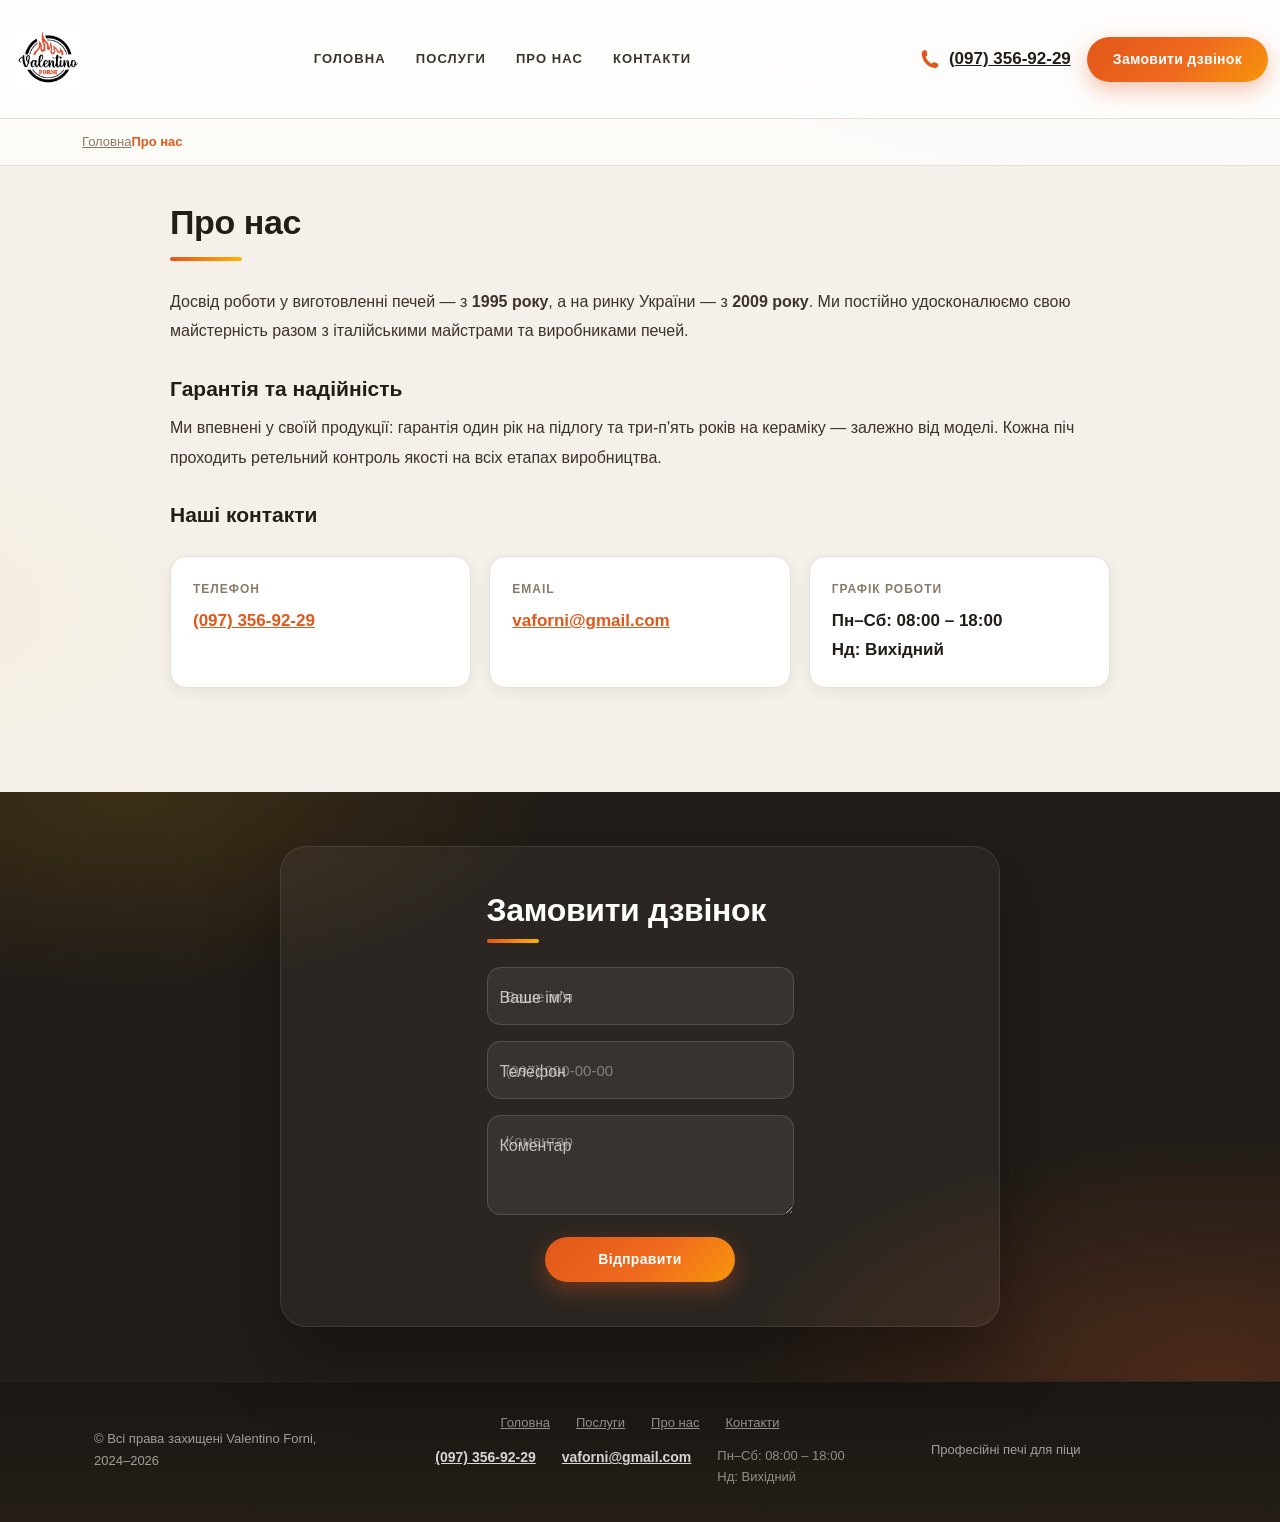
==== about.html @ 76e1fb22 "Add files via upload" ====
<!DOCTYPE html>
<html dir="ltr" lang="uk">
<head>
<meta charset="UTF-8">
<meta name="viewport" content="width=device-width, initial-scale=1">
<title>Про нас | Valentino Forni</title>
<link href="assets/bootstrap.min.css" rel="stylesheet">
<link href="assets/theme.css" rel="stylesheet">
</head>
<body>
<header class="d-none d-lg-block">
  <div class="container">
    <div class="d-flex flex-wrap align-items-center justify-content-between py-3">
      <a href="index.html" class="d-flex align-items-center text-dark text-decoration-none" title="Valentino Forni">
        <img src="assets/logo.jpg" alt="Valentino Forni" class="brand-logo">
      </a>
      <ul class="nav">
        <li><a href="index.html" class="nav-link px-2 link-dark">Головна</a></li>
        <li><a href="index.html#services" class="nav-link px-2 link-dark">Послуги</a></li>
        <li><a href="about.html" class="nav-link px-2 link-dark">Про нас</a></li>
        <li><a href="index.html#contact" class="nav-link px-2 link-dark">Контакти</a></li>
      </ul>
      <div class="d-flex align-items-center gap-3">
        <a href="tel:(097) 356-92-29"><svg xmlns="http://www.w3.org/2000/svg" height="18" viewBox="0 0 100 100" enable-background="new 0 0 100 100"><path d="M90.1,75.1l-0.5-1c-1.4-3.3-18.6-8.3-20-8.4l-1.1,0.1c-2.1,0.4-4.4,2.3-8.9,6.2c-0.9,0.8-2.1,1-3.2,0.4c-5.9-3.3-13.1-9.9-16.7-13.9c-3.9-4.3-8.6-11.4-10.8-17.1c-0.4-1.1,0-2.3,0.8-3.1c5.1-4.6,7.3-6.8,7.5-9.2c0.1-1.4-2.9-19.1-6-20.8l-0.9-0.6c-2-1.3-5-3.2-8.3-2.5c-0.8,0.2-1.6,0.5-2.3,0.9C17.5,7.5,12,11.3,9.5,16.2C8,19.3,7.3,47.4,28.3,71.1c20.8,23.5,46.5,24.5,50.3,23.7l0.1,0l0.3-0.1c5.2-1.9,9.6-6.8,11.3-8.9C93.4,82.1,91.3,77.6,90.1,75.1z" fill="currentColor"/></svg>(097) 356-92-29</a>
        <a href="index.html#contact" class="btn btn-primary">Замовити дзвінок</a>
      </div>
    </div>
  </div>
</header>
<div id="header-mobile" class="d-block d-lg-none">
  <div class="container">
    <div class="row d-flex align-items-center py-2">
      <div class="col-3">
        <button class="btn btn-link" data-bs-toggle="offcanvas" href="#mobileMenu" role="button" aria-controls="mobileMenu"><svg width="20" height="20" viewBox="0 0 20 20" xmlns="http://www.w3.org/2000/svg" fill="none"><path fill="#000" fill-rule="evenodd" d="M19 4a1 1 0 01-1 1H2a1 1 0 010-2h16a1 1 0 011 1zm0 6a1 1 0 01-1 1H2a1 1 0 110-2h16a1 1 0 011 1zm-1 7a1 1 0 100-2H2a1 1 0 100 2h16z"/></svg></button>
      </div>
      <div class="col-6 text-center">
        <a href="index.html" title="Valentino Forni">
          <img src="assets/logo.jpg" alt="Valentino Forni" class="brand-logo">
        </a>
      </div>
      <div class="col-3 text-end">
        <a href="tel:(097) 356-92-29"><svg xmlns="http://www.w3.org/2000/svg" height="18" viewBox="0 0 100 100" enable-background="new 0 0 100 100"><path d="M90.1,75.1l-0.5-1c-1.4-3.3-18.6-8.3-20-8.4l-1.1,0.1c-2.1,0.4-4.4,2.3-8.9,6.2c-0.9,0.8-2.1,1-3.2,0.4c-5.9-3.3-13.1-9.9-16.7-13.9c-3.9-4.3-8.6-11.4-10.8-17.1c-0.4-1.1,0-2.3,0.8-3.1c5.1-4.6,7.3-6.8,7.5-9.2c0.1-1.4-2.9-19.1-6-20.8l-0.9-0.6c-2-1.3-5-3.2-8.3-2.5c-0.8,0.2-1.6,0.5-2.3,0.9C17.5,7.5,12,11.3,9.5,16.2C8,19.3,7.3,47.4,28.3,71.1c20.8,23.5,46.5,24.5,50.3,23.7l0.1,0l0.3-0.1c5.2-1.9,9.6-6.8,11.3-8.9C93.4,82.1,91.3,77.6,90.1,75.1z" fill="currentColor"/></svg></a>
      </div>
    </div>
  </div>
</div>
<div class="offcanvas offcanvas-start" tabindex="-1" id="mobileMenu" aria-labelledby="mobileMenuLabel">
  <div class="offcanvas-header">
    <a href="index.html" title="Valentino Forni">
      <img src="assets/logo.jpg" alt="Valentino Forni" class="brand-logo">
    </a>
    <button type="button" class="btn-close" data-bs-dismiss="offcanvas" aria-label="Закрити"></button>
  </div>
  <div class="offcanvas-body">
    <ul class="nav flex-column">
      <li class="nav-item"><a href="index.html" class="nav-link px-2">Головна</a></li>
      <li class="nav-item"><a href="index.html#services" class="nav-link px-2">Послуги</a></li>
      <li class="nav-item"><a href="about.html" class="nav-link px-2">Про нас</a></li>
      <li class="nav-item"><a href="index.html#contact" class="nav-link px-2">Контакти</a></li>
    </ul>
    <div class="mt-4 mb-2">
      <div class="offcanvas-section-title">Каталог печей</div>
    </div>
    <ul class="nav flex-column">
      <li class="nav-item"><a href="rotacijna.html" class="nav-link px-2 nav-sub">Ротаційна піч з обертовим подом</a></li>
      <li class="nav-item"><a href="modulna.html" class="nav-link px-2 nav-sub">Піч модульна (лего піч)</a></li>
      <li class="nav-item"><a href="klasichna.html" class="nav-link px-2 nav-sub">Піч класична</a></li>
      <li class="nav-item"><a href="ekskluzivna.html" class="nav-link px-2 nav-sub">Ексклюзивна піч</a></li>
      <li class="nav-item"><a href="kolesa.html" class="nav-link px-2 nav-sub">Піч на колесах</a></li>
      <li class="nav-item"><a href="tradicijna.html" class="nav-link px-2 nav-sub">Традиційна італійська піч</a></li>
    </ul>
    <div class="mt-4">
      <a href="index.html#contact" class="btn btn-primary w-100 mb-3">Замовити дзвінок</a>
      <a href="tel:(097) 356-92-29"><svg xmlns="http://www.w3.org/2000/svg" height="18" viewBox="0 0 100 100" enable-background="new 0 0 100 100"><path d="M90.1,75.1l-0.5-1c-1.4-3.3-18.6-8.3-20-8.4l-1.1,0.1c-2.1,0.4-4.4,2.3-8.9,6.2c-0.9,0.8-2.1,1-3.2,0.4c-5.9-3.3-13.1-9.9-16.7-13.9c-3.9-4.3-8.6-11.4-10.8-17.1c-0.4-1.1,0-2.3,0.8-3.1c5.1-4.6,7.3-6.8,7.5-9.2c0.1-1.4-2.9-19.1-6-20.8l-0.9-0.6c-2-1.3-5-3.2-8.3-2.5c-0.8,0.2-1.6,0.5-2.3,0.9C17.5,7.5,12,11.3,9.5,16.2C8,19.3,7.3,47.4,28.3,71.1c20.8,23.5,46.5,24.5,50.3,23.7l0.1,0l0.3-0.1c5.2-1.9,9.6-6.8,11.3-8.9C93.4,82.1,91.3,77.6,90.1,75.1z" fill="currentColor"/></svg>(097) 356-92-29</a>
    </div>
  </div>
</div>

<div class="breadcrumb-bg">
  <div class="container">
    <ul class="breadcrumb">
      <li><a href="index.html">Головна</a></li>
      <li>Про нас</li>
    </ul>
  </div>
</div>
<div class="container">
  <div id="information-page">
    <h1>Про нас</h1>
    <p>Досвід роботи у виготовленні печей — з <strong>1995 року</strong>, а на ринку України — з <strong>2009 року</strong>.
    Ми постійно удосконалюємо свою майстерність разом з італійськими майстрами та виробниками печей.</p>
    <h2>Гарантія та надійність</h2>
    <p>Ми впевнені у своїй продукції: гарантія один рік на підлогу та три-п'ять років на кераміку —
    залежно від моделі. Кожна піч проходить ретельний контроль якості на всіх етапах виробництва.</p>
    <h2>Наші контакти</h2>
    <div class="contact-cards">
      <div class="contact-card">
        <div class="t">Телефон</div>
        <div class="v"><a href="tel:(097) 356-92-29">(097) 356-92-29</a></div>
      </div>
      <div class="contact-card">
        <div class="t">Email</div>
        <div class="v"><a href="mailto:vaforni@gmail.com">vaforni@gmail.com</a></div>
      </div>
      <div class="contact-card">
        <div class="t">Графік роботи</div>
        <div class="v">Пн–Сб: 08:00 – 18:00<br>Нд: Вихідний</div>
      </div>
    </div>
  </div>
</div>
<section class="form" id="contact">
  <div class="container">
    <div class="row">
      <div class="col-12">
        <form class="border p-5" action="#" method="POST" onsubmit="return vfSubmit(this)">
          <div class="row justify-content-md-center">
            <div class="col-12 col-lg-6">
              <h2 class="mb-4">Замовити дзвінок</h2>
              <div class="form-floating mb-3">
                <input type="text" name="name" class="form-control" id="floatingName" placeholder="Ваше ім'я">
                <label for="floatingName">Ваше ім'я</label>
              </div>
              <div class="form-floating mb-3">
                <input type="tel" name="tel" class="form-control" id="floatingTelephone" placeholder="(097) 000-00-00">
                <label for="floatingTelephone">Телефон</label>
              </div>
              <div class="form-floating mb-3">
                <textarea name="comment" class="form-control" placeholder="Коментар" id="floatingTextarea" style="height: 100px"></textarea>
                <label for="floatingTextarea">Коментар</label>
              </div>
              <div class="text-center">
                <button type="submit" class="btn btn-primary">Відправити</button>
              </div>
            </div>
          </div>
        </form>
      </div>
    </div>
  </div>
</section>

<footer>
  <div class="py-3">
    <div class="container">
      <div class="row">
        <div class="col-lg-3 text-center text-lg-start">
          © Всі права захищені Valentino Forni, 2024–2026
        </div>
        <div class="col-lg-6">
          <ul class="footer-links">
            <li><a href="index.html">Головна</a></li>
            <li><a href="index.html#services">Послуги</a></li>
            <li><a href="about.html">Про нас</a></li>
            <li><a href="index.html#contact">Контакти</a></li>
          </ul>
          <ul class="link-list contact-list list-unstyled">
            <li><a href="tel:(097) 356-92-29 ">(097) 356-92-29</a></li>
            <li><a href="mailto:vaforni@gmail.com">vaforni@gmail.com</a></li>
            <li class="schedule">Пн–Сб: 08:00 – 18:00<br>Нд: Вихідний</li>
          </ul>
        </div>
        <div class="col-lg-3 text-center text-lg-start">
          Професійні печі для піци
        </div>
      </div>
    </div>
  </div>
</footer>

<script src="assets/bootstrap.bundle.min.js"></script>

<script>
  function vfSubmit(form) {
    var name = form.name.value.trim();
    var tel = form.tel.value.trim();
    if (!name || !tel) {
      alert('Будь ласка, вкажіть ім’я та телефон.');
      return false;
    }
    form.innerHTML =
      '<div class="success-box">' +
        '<div class="icon"><svg viewBox="0 0 24 24" fill="none" xmlns="http://www.w3.org/2000/svg"><path d="M20 6L9 17l-5-5" stroke="#fff" stroke-width="2.4" stroke-linecap="round" stroke-linejoin="round"/></svg></div>' +
        '<h3>Дякуємо, ' + name + '!</h3>' +
        '<p>Ми зателефонуємо вам найближчим часом.</p>' +
      '</div>';
    return false;
  }
</script>

</body>
</html>
---- assets/theme.css ----
:root {
  --vf-bg: #f5f1ea;
  --vf-paper: #ffffff;
  --vf-ink: #221d18;
  --vf-text: #3c332a;
  --vf-muted: #8a7a68;
  --vf-fire: #e2571a;
  --vf-fire-dark: #b54310;
  --vf-gold: #ffb400;
  --vf-line: #e6ded2;
  --vf-radius: 18px;
  --vf-soft: 0 4px 16px rgba(34, 29, 24, .06);
  --vf-shadow: 0 16px 36px rgba(34, 29, 24, .12);
}

html {
  scroll-behavior: smooth;
}

body {
  font-family: 'Montserrat', -apple-system, 'Segoe UI', Roboto, 'Helvetica Neue', Arial, sans-serif;
  font-size: 16px;
  line-height: 1.7;
  color: var(--vf-text);
  background:
    radial-gradient(900px 420px at 88% -60px, rgba(226, 87, 26, .07), transparent 60%),
    radial-gradient(700px 360px at -10% 40%, rgba(255, 180, 0, .05), transparent 55%),
    var(--vf-bg);

  -webkit-font-smoothing: antialiased;
  -moz-osx-font-smoothing: grayscale;
}

::selection {
  background: var(--vf-fire);
  color: #fff;
}

img {
  image-rendering: auto;
}

/* Header desktop */
header.d-none.d-lg-block {
  background: rgba(255, 255, 255, .88);
  -webkit-backdrop-filter: blur(12px);
  backdrop-filter: blur(12px);
  position: sticky;
  top: 0;
  z-index: 1030;
  border-bottom: 1px solid var(--vf-line);
}

header.d-none.d-lg-block .container {
  max-width: 1280px;
}

header.d-none.d-lg-block .d-flex {
  padding-top: 14px !important;
  padding-bottom: 14px !important;
}

header.d-none.d-lg-block img,
#header-mobile img,
.offcanvas-header img {
  height: 62px;
  width: auto;
  object-fit: contain;
}

header.d-none.d-lg-block ul.nav {
  gap: 6px;
}

header.d-none.d-lg-block ul.nav > li > a.nav-link {
  font-size: 13px;
  font-weight: 600;
  text-transform: uppercase;
  letter-spacing: 1.1px;
  color: var(--vf-text) !important;
  padding: 8px 12px !important;
  position: relative;
  transition: color .2s ease;
}

header.d-none.d-lg-block ul.nav > li > a.nav-link::after {
  content: '';
  position: absolute;
  left: 12px;
  right: 12px;
  bottom: 2px;
  height: 2px;
  border-radius: 2px;
  background: linear-gradient(90deg, var(--vf-fire), var(--vf-gold));
  transform: scaleX(0);
  transform-origin: left;
  transition: transform .25s ease;
}

header.d-none.d-lg-block ul.nav > li > a.nav-link:hover {
  color: var(--vf-fire) !important;
}

header.d-none.d-lg-block ul.nav > li > a.nav-link:hover::after {
  transform: scaleX(1);
}

header.d-none.d-lg-block a[href^="tel"] {
  display: inline-flex;
  align-items: center;
  gap: 9px;
  font-size: 17px !important;
  font-weight: 700;
  color: var(--vf-ink);
  white-space: nowrap;
}

header.d-none.d-lg-block a[href^="tel"] svg {
  width: 20px !important;
  height: 20px !important;
  color: var(--vf-fire);
}

/* Header mobile */
#header-mobile {
  background: rgba(255, 255, 255, .92);
  -webkit-backdrop-filter: blur(12px);
  backdrop-filter: blur(12px);
  position: sticky;
  top: 0;
  z-index: 1030;
  border-bottom: 1px solid var(--vf-line);
}

#header-mobile .container {
  max-width: 100%;
  padding: 4px 10px;
}

#header-mobile img {
  height: 44px;
}

#header-mobile button.btn-link {
  border: 1px solid var(--vf-line);
  border-radius: 12px;
  padding: 9px 10px;
  background: #fff;
}

#header-mobile button.btn-link svg path {
  fill: var(--vf-ink);
}

#header-mobile .col-3,
#header-mobile .col-6 {
  padding: 0 6px;
}

/* Buttons */
.btn {
  transition: transform .2s ease, box-shadow .2s ease, background .2s ease, color .2s ease !important;
}

.btn-primary {
  background: linear-gradient(135deg, var(--vf-fire) 0%, #ef6a1e 55%, var(--vf-gold) 130%) !important;
  border: none !important;
  border-radius: 999px !important;
  padding: 12px 26px !important;
  font-size: 14px !important;
  font-weight: 700 !important;
  letter-spacing: .3px;
  box-shadow: 0 8px 22px rgba(226, 87, 26, .35) !important;
  color: #fff !important;
}

.btn-primary:hover,
.btn-primary:focus {
  transform: translateY(-2px);
  box-shadow: 0 14px 30px rgba(226, 87, 26, .45) !important;
  color: #fff !important;
}

.btn-primary:active {
  transform: translateY(0);
}

/* Offcanvas mobile menu */
.offcanvas {
  background: var(--vf-ink);
  color: #fff;
  max-width: 300px;
}

.offcanvas-header {
  background: #fff;
  border-bottom: 1px solid var(--vf-line);
  padding: 14px 16px;
}

.offcanvas-header img {
  height: 42px;
}

.offcanvas-body {
  padding: 18px 8px;
}

.offcanvas .nav-item .nav-link {
  color: rgba(255, 255, 255, .88) !important;
  font-size: 16px;
  font-weight: 600;
  padding: 15px 16px !important;
  border-bottom: 1px solid rgba(255, 255, 255, .07);
  border-radius: 10px;
  transition: color .2s ease, padding-left .2s ease;
}

.offcanvas .nav-item .nav-link:hover {
  color: var(--vf-gold) !important;
  padding-left: 22px !important;
}

.offcanvas a[href^="tel"] {
  display: inline-flex;
  align-items: center;
  gap: 8px;
  color: #fff;
  font-size: 16px;
  font-weight: 700;
}

.offcanvas a[href^="tel"] svg {
  color: var(--vf-gold);
}

/* Hero slider */
.slider {
  display: block !important;
  margin: 0 !important;
  background: var(--vf-ink);
}

.slider .swiper {
  padding: 0;
}

.slider .swiper-slide {
  width: 100% !important;
  margin-right: 0 !important;
}

.slider .swiper-slide a {
  display: block;
  width: 100%;
}

.slider .swiper-slide .img-fluid {
  display: block;
  width: 100%;
  height: clamp(210px, 34vw, 620px);
  object-fit: cover;
  object-position: center;
}

/* Section headings */
section h2,
#home-page h2 {
  font-weight: 800;
  letter-spacing: -.3px;
  color: var(--vf-ink);
}

#home-page h1 {
  font-weight: 800;
  letter-spacing: -.4px;
  color: var(--vf-ink);
}

/* Services (catalog) cards */
.services {
  padding: 52px 0 24px;
}

.services h2 {
  position: relative;
  padding-left: 18px;
  margin-bottom: 28px !important;
}

.services h2::before {
  content: '';
  position: absolute;
  left: 0;
  top: 8px;
  bottom: 8px;
  width: 5px;
  border-radius: 5px;
  background: linear-gradient(180deg, var(--vf-fire), var(--vf-gold));
}

.services .service__item {
  border-radius: var(--vf-radius);
  min-height: 300px;
  overflow: hidden;
  box-shadow: var(--vf-soft);
  transition: transform .32s ease, box-shadow .32s ease;
}

.services .service__item::before {
  background: linear-gradient(to top, rgba(14, 10, 5, .92) 0%, rgba(14, 10, 5, .4) 40%, rgba(14, 10, 5, .08) 100%);
}

.services .service__item img {
  transition: transform .6s ease;
}

.services .service__item:hover {
  transform: translateY(-6px);
  box-shadow: 0 24px 46px rgba(34, 29, 24, .2);
}

.services .service__item:hover img {
  transform: translate(-50%, -50%) scale(1.08);
}

.services .service__item h5 {
  position: absolute;
  left: 22px;
  right: 22px;
  bottom: 20px;
  z-index: 2;
  margin: 0 !important;
  font-size: clamp(15px, 2vw, 19px);
  font-weight: 700;
  line-height: 1.4;
  text-transform: none;
  letter-spacing: .3px;
}

.services .service__item h5::after {
  content: '\2192';
  margin-left: 8px;
  color: var(--vf-gold);
  font-weight: 800;
}

.services .service__item > p {
  display: none;
}

.services .service__item a {
  color: #fff;
}

/* About */
.about {
  padding: 26px 0 54px;
}

.about .row > .col-12 {
  max-width: 920px;
  margin: 0 auto;
}

.about h1 {
  font-size: clamp(22px, 4vw, 34px);
  padding-bottom: 20px;
  position: relative;
}

.about h1::after {
  content: '';
  position: absolute;
  left: 0;
  bottom: 0;
  width: 72px;
  height: 4px;
  border-radius: 4px;
  background: linear-gradient(90deg, var(--vf-fire), var(--vf-gold));
}

.about h2 {
  font-size: 22px;
  margin: 30px 0 12px;
}

.about p {
  line-height: 1.85;
}

.about span,
.about strong {
  font-size: 16px !important;
  font-weight: 500 !important;
  color: var(--vf-text);
}

.about strong {
  font-weight: 700 !important;
  color: var(--vf-ink);
}

/* Works gallery */
.works {
  padding: 56px 0 62px;
  background: linear-gradient(180deg, #241e17 0%, #2d251d 100%);
}

.works h2 {
  color: #fff;
  position: relative;
  padding-left: 18px;
}

.works h2::before {
  content: '';
  position: absolute;
  left: 0;
  top: 10px;
  bottom: 10px;
  width: 5px;
  border-radius: 5px;
  background: linear-gradient(180deg, var(--vf-fire), var(--vf-gold));
}

.works .swiper {
  padding-bottom: 52px;
  overflow: hidden;
}

.works .swiper-slide {
  height: auto;
}

.work-item {
  display: block;
}

.work-item img {
  width: 100%;
  height: clamp(170px, 24vw, 300px);
  object-fit: cover;
  border-radius: 16px;
  box-shadow: 0 18px 44px rgba(0, 0, 0, .4);
  transition: transform .35s ease, box-shadow .35s ease;
}

.work-item:hover img {
  transform: scale(1.02);
  box-shadow: 0 24px 54px rgba(0, 0, 0, .5);
}

.works .swiper-pagination-bullet {
  background: rgba(255, 255, 255, .35);
  width: 9px;
  height: 9px;
  opacity: 1;
  transition: width .3s ease, background .3s ease;
}

.works .swiper-pagination-bullet-active {
  background: var(--vf-gold);
  width: 28px;
  border-radius: 6px;
}

/* Arguments */
.arguments {
  background: var(--vf-paper);
  border-top: 1px solid var(--vf-line);
  border-bottom: 1px solid var(--vf-line);
}

.argument-item {
  font-size: 15px;
  transition: transform .25s ease;
}

.argument-item:hover {
  transform: translateY(-4px);
}

.argument-item img {
  width: 62px;
  height: 62px;
  object-fit: contain;
  filter: drop-shadow(0 8px 14px rgba(34, 29, 24, .16));
}

.argument-item div {
  font-weight: 600;
  color: var(--vf-text);
}

/* Callback form */
.form {
  padding: 54px 0;
  background:
    radial-gradient(700px 320px at 10% 0%, rgba(255, 180, 0, .12), transparent 60%),
    radial-gradient(800px 400px at 95% 100%, rgba(226, 87, 26, .22), transparent 60%),
    var(--vf-ink);
}

.form .border,
.form form.border {
  background: rgba(255, 255, 255, .045) !important;
  border: 1px solid rgba(255, 255, 255, .09) !important;
  border-radius: 26px !important;
  padding: 44px 40px !important;
  box-shadow: 0 30px 70px rgba(0, 0, 0, .35) !important;
  max-width: 720px;
  margin: 0 auto;
  -webkit-backdrop-filter: blur(4px);
  backdrop-filter: blur(4px);
}

.form h2 {
  color: #fff;
  position: relative;
  padding-bottom: 14px;
}

.form h2::after {
  content: '';
  position: absolute;
  left: 0;
  bottom: 0;
  width: 52px;
  height: 4px;
  border-radius: 4px;
  background: linear-gradient(90deg, var(--vf-fire), var(--vf-gold));
}

.form .form-control {
  background: rgba(255, 255, 255, .06);
  border: 1px solid rgba(255, 255, 255, .14);
  color: #fff;
  border-radius: 14px;
  padding: 16px 18px;
  font-size: 15px;
}

.form .form-control::placeholder {
  color: rgba(255, 255, 255, .38);
}

.form .form-control:focus {
  background: rgba(255, 255, 255, .09);
  border-color: var(--vf-gold);
  box-shadow: 0 0 0 .25rem rgba(255, 180, 0, .18);
  color: #fff;
}

.form .form-floating > label {
  color: rgba(255, 255, 255, .7);
}

.form .form-floating > .form-control:focus ~ label,
.form .form-floating > .form-control:not(:placeholder-shown) ~ label {
  color: var(--vf-gold);
}

.form .btn-primary {
  min-width: 190px;
  margin-top: 6px;
}

/* Breadcrumbs */
.breadcrumb-bg {
  background: rgba(255, 255, 255, .7);
  border-bottom: 1px solid var(--vf-line);
  margin-bottom: 24px;
}

.breadcrumb {
  margin: 0;
  padding: 12px 0;
}

.breadcrumb li,
.breadcrumb a {
  font-size: 13px;
}

.breadcrumb li a {
  color: var(--vf-muted);
  transition: color .2s ease;
}

.breadcrumb li a:hover {
  color: var(--vf-fire);
}

.breadcrumb > li:after {
  border-right-color: var(--vf-muted);
  border-bottom-color: var(--vf-muted);
}

.breadcrumb > li:last-child {
  color: var(--vf-fire);
  font-weight: 700;
}

/* Category pages */
#service-page {
  margin-top: 0;
  padding-bottom: 60px;
}

#service-page h1 {
  font-weight: 800;
  color: var(--vf-ink);
  font-size: clamp(24px, 4vw, 34px);
  letter-spacing: -.4px;
  margin-bottom: 8px;
}

#service-page .category-navigation {
  border-radius: var(--vf-radius);
  overflow: hidden;
}

#column-left .category-navigation {
  background: var(--vf-paper);
  border: 1px solid var(--vf-line);
  border-radius: var(--vf-radius);
  padding: 10px;
  box-shadow: var(--vf-soft);
  position: sticky;
  top: 96px;
}

#column-left .category-navigation li.main-category {
  margin: 0 0 4px;
}

#column-left .category-navigation a {
  display: block;
  padding: 12px 14px;
  border-radius: 12px;
  font-size: 14px;
  font-weight: 600;
  color: var(--vf-text);
  transition: background .2s ease, color .2s ease;
}

#column-left .category-navigation a:hover {
  background: rgba(226, 87, 26, .08);
  color: var(--vf-fire);
}

#column-left .category-navigation a.active {
  background: linear-gradient(135deg, var(--vf-fire) 0%, #ef6a1e 100%);
  color: #fff !important;
  box-shadow: 0 10px 22px rgba(226, 87, 26, .32);
}

#service-page #content p {
  font-size: 16px;
  line-height: 1.85;
}

#service-page #content a {
  color: var(--vf-fire);
}

#service-page #content img {
  width: 100% !important;
  max-width: 100% !important;
  height: auto !important;
  border-radius: 16px;
  box-shadow: var(--vf-shadow);
  margin: 20px 0;
  display: block;
}

/* Info alert */
.alert-info {
  background: var(--vf-paper) !important;
  border: 1px solid var(--vf-line) !important;
  border-left: 4px solid var(--vf-fire) !important;
  border-radius: 14px;
  color: var(--vf-text);
  box-shadow: var(--vf-soft);
  padding: 18px 22px;
  font-size: 15px;
}

.alert-info svg {
  color: var(--vf-fire);
}

.alert-info a {
  color: var(--vf-fire);
  font-weight: 700;
  white-space: nowrap;
}

/* Footer */
footer {
  margin-top: 0 !important;
  background: linear-gradient(180deg, #1a1612 0%, #241e17 100%);
  border: none !important;
}

footer .footer-services {
  display: none !important;
}

footer .py-3 {
  padding-top: 30px !important;
  padding-bottom: 34px !important;
  border-top: 1px solid rgba(255, 255, 255, .07);
}

footer .row {
  align-items: center;
  width: 100%;
  margin: 0;
}

footer .container .row > div {
  color: rgba(255, 255, 255, .58);
  font-size: 13px;
}

footer .footer-links {
  list-style: none;
  margin: 0 0 12px;
  padding: 0;
  display: flex;
  flex-wrap: wrap;
  justify-content: center;
  gap: 4px 26px;
}

footer .footer-links a {
  color: rgba(255, 255, 255, .52);
  font-size: 13px;
  transition: color .2s ease;
}

footer .footer-links a:hover {
  color: var(--vf-gold);
  text-decoration: none;
}

footer .link-list.contact-list {
  list-style: none;
  margin: 0;
  padding: 0;
  display: flex;
  flex-wrap: wrap;
  justify-content: center;
  gap: 4px 26px;
}

footer .contact-list a {
  color: rgba(255, 255, 255, .82);
  font-weight: 600;
  font-size: 14px;
}

footer .contact-list a:hover {
  color: var(--vf-gold);
}

footer .schedule {
  color: rgba(255, 255, 255, .5);
  font-size: 13px;
  line-height: 1.6;
}

footer .container .row > div:last-child a {
  color: rgba(255, 255, 255, .38);
  font-size: 12px;
}

footer .container .row > div:last-child a:hover {
  color: var(--vf-gold);
}

/* Responsive refinements */
@media (max-width: 991.98px) {
  .services {
    padding-top: 32px;
  }

  .services .service__item {
    min-height: 240px;
  }

  .form .border,
  .form form.border {
    padding: 30px 22px !important;
  }

  #column-left .category-navigation {
    position: static;
  }

  footer .container .row > div {
    text-align: center !important;
    margin-bottom: 10px;
  }
}

@media (max-width: 575.98px) {
  body {
    font-size: 15px;
  }

  .slider .swiper-slide .img-fluid {
    height: clamp(200px, 46vw, 300px);
  }

  .form {
    padding: 40px 0;
  }

  #service-page {
    padding-bottom: 40px;
  }
}

/* ---------- static rebuild additions ---------- */

.brand-logo {
  height: 62px;
  width: auto;
  object-fit: contain;
}

#header-mobile .brand-logo {
  height: 44px;
}

.offcanvas-header .brand-logo {
  height: 42px;
}

/* Hero (static, no swiper) */
.hero {
  background: var(--vf-ink);
}

.hero img {
  display: block;
  width: 100%;
  height: clamp(210px, 34vw, 620px);
  object-fit: cover;
  object-position: center;
}

/* Service cards base (standalone build) */
.services .service__item {
  position: relative;
  overflow: hidden;
  color: #fff;
  background: #000;
}

.services .service__item::before {
  content: '';
  position: absolute;
  inset: 0;
  z-index: 2;
  background: linear-gradient(to top, rgba(14, 10, 5, .92) 0%, rgba(14, 10, 5, .4) 40%, rgba(14, 10, 5, .08) 100%);
}

.services .service__item img {
  position: absolute;
  top: 50%;
  left: 50%;
  width: 100%;
  height: 100%;
  object-fit: cover;
  transform: translate(-50%, -50%);
  z-index: 1;
}

/* Works as responsive grid */
.works-grid .work-item {
  display: block;
  margin-bottom: 28px;
}

.works-grid .work-item img {
  width: 100%;
  height: clamp(180px, 22vw, 280px);
  object-fit: cover;
}

/* Category page content */
.category-desc p {
  font-size: 17px;
  line-height: 1.85;
  color: var(--vf-text);
}

.category-desc .img-main {
  width: 100% !important;
  max-width: 100% !important;
  height: auto !important;
  border-radius: 16px;
  box-shadow: var(--vf-shadow);
  margin: 24px 0 8px;
  display: block;
}

.category-desc .img-row {
  display: grid;
  grid-template-columns: repeat(auto-fit, minmax(280px, 1fr));
  gap: 24px;
  margin-top: 24px;
}

.category-desc .img-row img {
  width: 100% !important;
  max-width: 100% !important;
  height: auto !important;
  border-radius: 16px;
  box-shadow: var(--vf-shadow);
  display: block;
}

/* About / information page */
#information-page {
  padding: 12px 0 64px;
  max-width: 940px;
  margin: 0 auto;
  min-height: 420px;
}

#information-page h1 {
  font-weight: 800;
  color: var(--vf-ink);
  font-size: clamp(24px, 4vw, 34px);
  letter-spacing: -.4px;
  position: relative;
  padding-bottom: 18px;
  margin-bottom: 26px;
}

#information-page h1::after {
  content: '';
  position: absolute;
  left: 0;
  bottom: 0;
  width: 72px;
  height: 4px;
  border-radius: 4px;
  background: linear-gradient(90deg, var(--vf-fire), var(--vf-gold));
}

#information-page p,
#information-page li {
  font-size: 16px;
  line-height: 1.85;
}

#information-page h2 {
  font-size: 21px;
  font-weight: 800;
  color: var(--vf-ink);
  margin: 30px 0 12px;
}

/* Contact info cards */
.contact-cards {
  display: grid;
  grid-template-columns: repeat(auto-fit, minmax(230px, 1fr));
  gap: 18px;
  margin: 28px 0 40px;
}

.contact-card {
  background: var(--vf-paper);
  border: 1px solid var(--vf-line);
  border-radius: 16px;
  padding: 22px;
  box-shadow: var(--vf-soft);
}

.contact-card .t {
  font-size: 12px;
  text-transform: uppercase;
  letter-spacing: 1px;
  color: var(--vf-muted);
  font-weight: 600;
  margin-bottom: 8px;
}

.contact-card .v {
  font-size: 17px;
  font-weight: 700;
  color: var(--vf-ink);
}

.contact-card .v a {
  color: var(--vf-fire);
}

/* Form success state */
.success-box {
  text-align: center;
  padding: 30px 10px;
}

.success-box .icon {
  width: 64px;
  height: 64px;
  margin: 0 auto 18px;
  border-radius: 50%;
  background: linear-gradient(135deg, var(--vf-fire), var(--vf-gold));
  display: flex;
  align-items: center;
  justify-content: center;
  box-shadow: 0 10px 24px rgba(226, 87, 26, .35);
}

.success-box .icon svg {
  width: 30px;
  height: 30px;
}

.success-box h3 {
  color: #fff;
  font-weight: 800;
  margin-bottom: 8px;
}

.success-box p {
  color: rgba(255, 255, 255, .75);
  margin: 0;
}

.offcanvas-section-title {
  font-size: 12px;
  text-transform: uppercase;
  letter-spacing: 1.4px;
  color: var(--vf-gold);
  font-weight: 700;
  padding: 12px 16px 6px;
}

.offcanvas .nav-link.nav-sub {
  font-weight: 500;
  font-size: 14px;
  color: rgba(255, 255, 255, .72) !important;
  border-bottom: 1px solid rgba(255, 255, 255, .06);
}
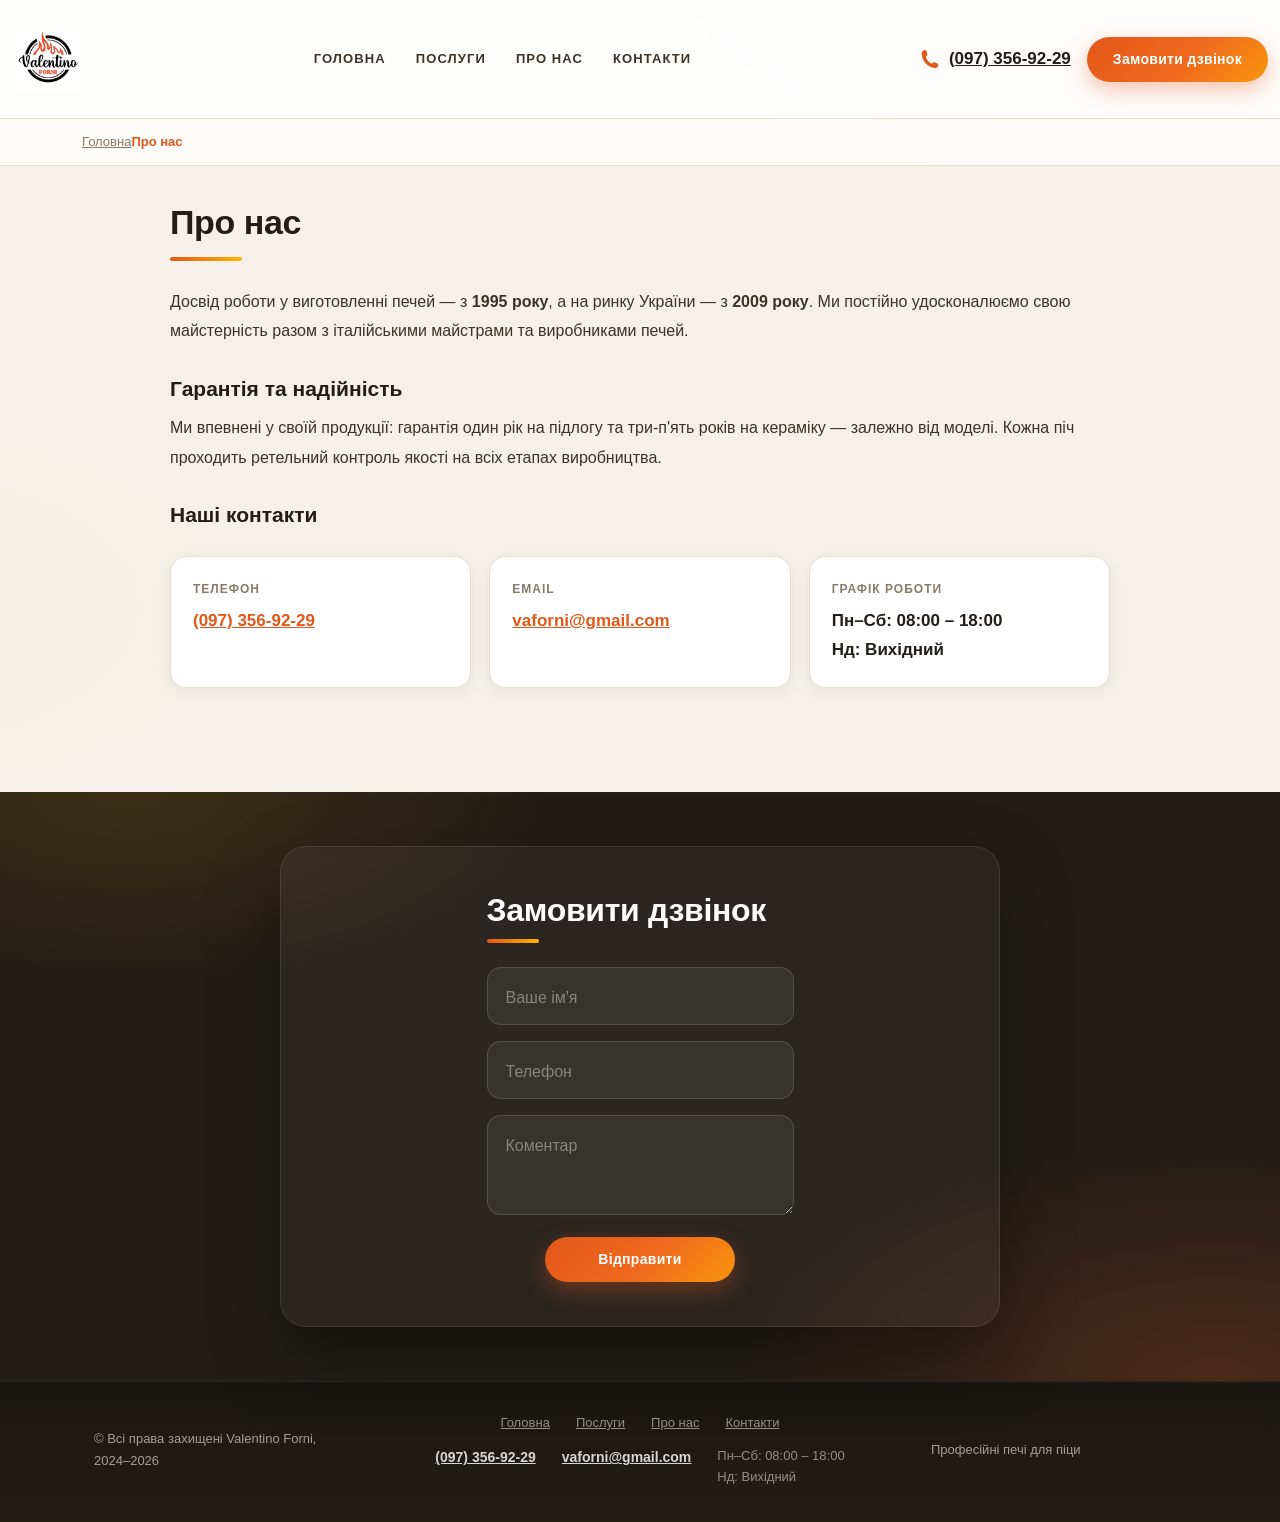
==== commit c36def8c: "Update about.html" ====
--- a/about.html
+++ b/about.html
@@ -171,13 +171,20 @@
 <script src="assets/bootstrap.bundle.min.js"></script>
 
 <script>
+  var TF_FORM_URL = 'https://script.google.com/macros/s/AKfycbzZG-WyDKGBSHr6j1C8qfe_b1F7u10Qon89vhBPnof7lv2tpUzNdINgD-F2VYLN9zGE/exec';
   function vfSubmit(form) {
     var name = form.name.value.trim();
     var tel = form.tel.value.trim();
+    var comment = (form.comment ? form.comment.value : '').trim();
     if (!name || !tel) {
       alert('Будь ласка, вкажіть ім’я та телефон.');
       return false;
     }
+    fetch(TF_FORM_URL, {
+      method: 'POST',
+      headers: { 'Content-Type': 'application/json' },
+      body: JSON.stringify({ name: name, tel: tel, comment: comment })
+    }).catch(function () {});
     form.innerHTML =
       '<div class="success-box">' +
         '<div class="icon"><svg viewBox="0 0 24 24" fill="none" xmlns="http://www.w3.org/2000/svg"><path d="M20 6L9 17l-5-5" stroke="#fff" stroke-width="2.4" stroke-linecap="round" stroke-linejoin="round"/></svg></div>' +
@@ -189,4 +196,4 @@
 </script>
 
 </body>
-</html>+</html>
--- a/assets/theme.css
+++ b/assets/theme.css
@@ -359,7 +359,7 @@
 }
 
 .about .row > .col-12 {
-  max-width: 920px;
+  max-width: none;
   margin: 0 auto;
 }
 
@@ -407,6 +407,7 @@
   background: linear-gradient(180deg, #241e17 0%, #2d251d 100%);
 }
 
+#home-page .works h2,
 .works h2 {
   color: #fff;
   position: relative;
@@ -515,6 +516,7 @@
   backdrop-filter: blur(4px);
 }
 
+#home-page .form h2,
 .form h2 {
   color: #fff;
   position: relative;
@@ -1051,3 +1053,118 @@
   color: rgba(255, 255, 255, .72) !important;
   border-bottom: 1px solid rgba(255, 255, 255, .06);
 }
+
+/* Mobile/tablet: real side margins so cards and text never touch screen edges */
+@media (max-width: 991.98px) {
+  .container {
+    padding-left: 16px;
+    padding-right: 16px;
+  }
+  .row {
+    margin-left: 0;
+    margin-right: 0;
+  }
+  .services .service__item {
+    min-height: 250px;
+  }
+  .services .service__item h5 {
+    left: 16px;
+    right: 16px;
+    font-size: 16px;
+  }
+  .arguments {
+    padding-left: 16px;
+    padding-right: 16px;
+  }
+}
+
+/* Mobile banner: wide banner must NOT be zoom-cropped, otherwise text is cut */
+@media (max-width: 575.98px) {
+  .hero img {
+    height: auto;
+  }
+}
+
+/* Callback form: proper floating labels (bundled Bootstrap is v4, no form-floating built-in) */
+.form .form-floating {
+  position: relative;
+}
+
+.form .form-floating > label {
+  position: absolute;
+  top: 0;
+  left: 0;
+  z-index: 2;
+  width: 100%;
+  height: 100%;
+  padding: 16px 18px;
+  margin: 0;
+  overflow: hidden;
+  text-overflow: ellipsis;
+  white-space: nowrap;
+  pointer-events: none;
+  transform-origin: 0 0;
+  color: rgba(255, 255, 255, .4);
+  transition: opacity .12s ease, transform .12s ease, color .12s ease;
+}
+
+.form .form-floating > .form-control::placeholder {
+  color: transparent;
+}
+
+.form .form-floating > .form-control:focus,
+.form .form-floating > .form-control:not(:placeholder-shown) {
+  padding-top: 26px;
+  padding-bottom: 6px;
+}
+
+.form .form-floating > .form-control:focus ~ label,
+.form .form-floating > .form-control:not(:placeholder-shown) ~ label {
+  transform: scale(.82) translateY(-.5rem) translateX(.15rem);
+  color: var(--vf-gold);
+}
+
+/* Phone: photos must show FULL (no square cropping) */
+@media (max-width: 575.98px) {
+  .services .service__item {
+    min-height: 0;
+    padding: 0 !important;
+  }
+
+  .services .service__item img {
+    position: relative;
+    top: auto;
+    left: auto;
+    width: 100%;
+    height: auto;
+    transform: none;
+  }
+
+  .services .service__item h5 {
+    left: 16px;
+    right: 16px;
+    bottom: 16px;
+  }
+
+  .works-grid .work-item img {
+    height: auto;
+  }
+}
+
+/* Touch devices: no stuck hover, photos must not fly/overflow */
+@media (hover: none) {
+  .services .service__item:hover,
+  .work-item:hover,
+  .argument-item:hover {
+    transform: none;
+  }
+
+  .services .service__item:hover img,
+  .work-item:hover img {
+    transform: none;
+  }
+}
+
+body {
+  overflow-x: clip;
+}
